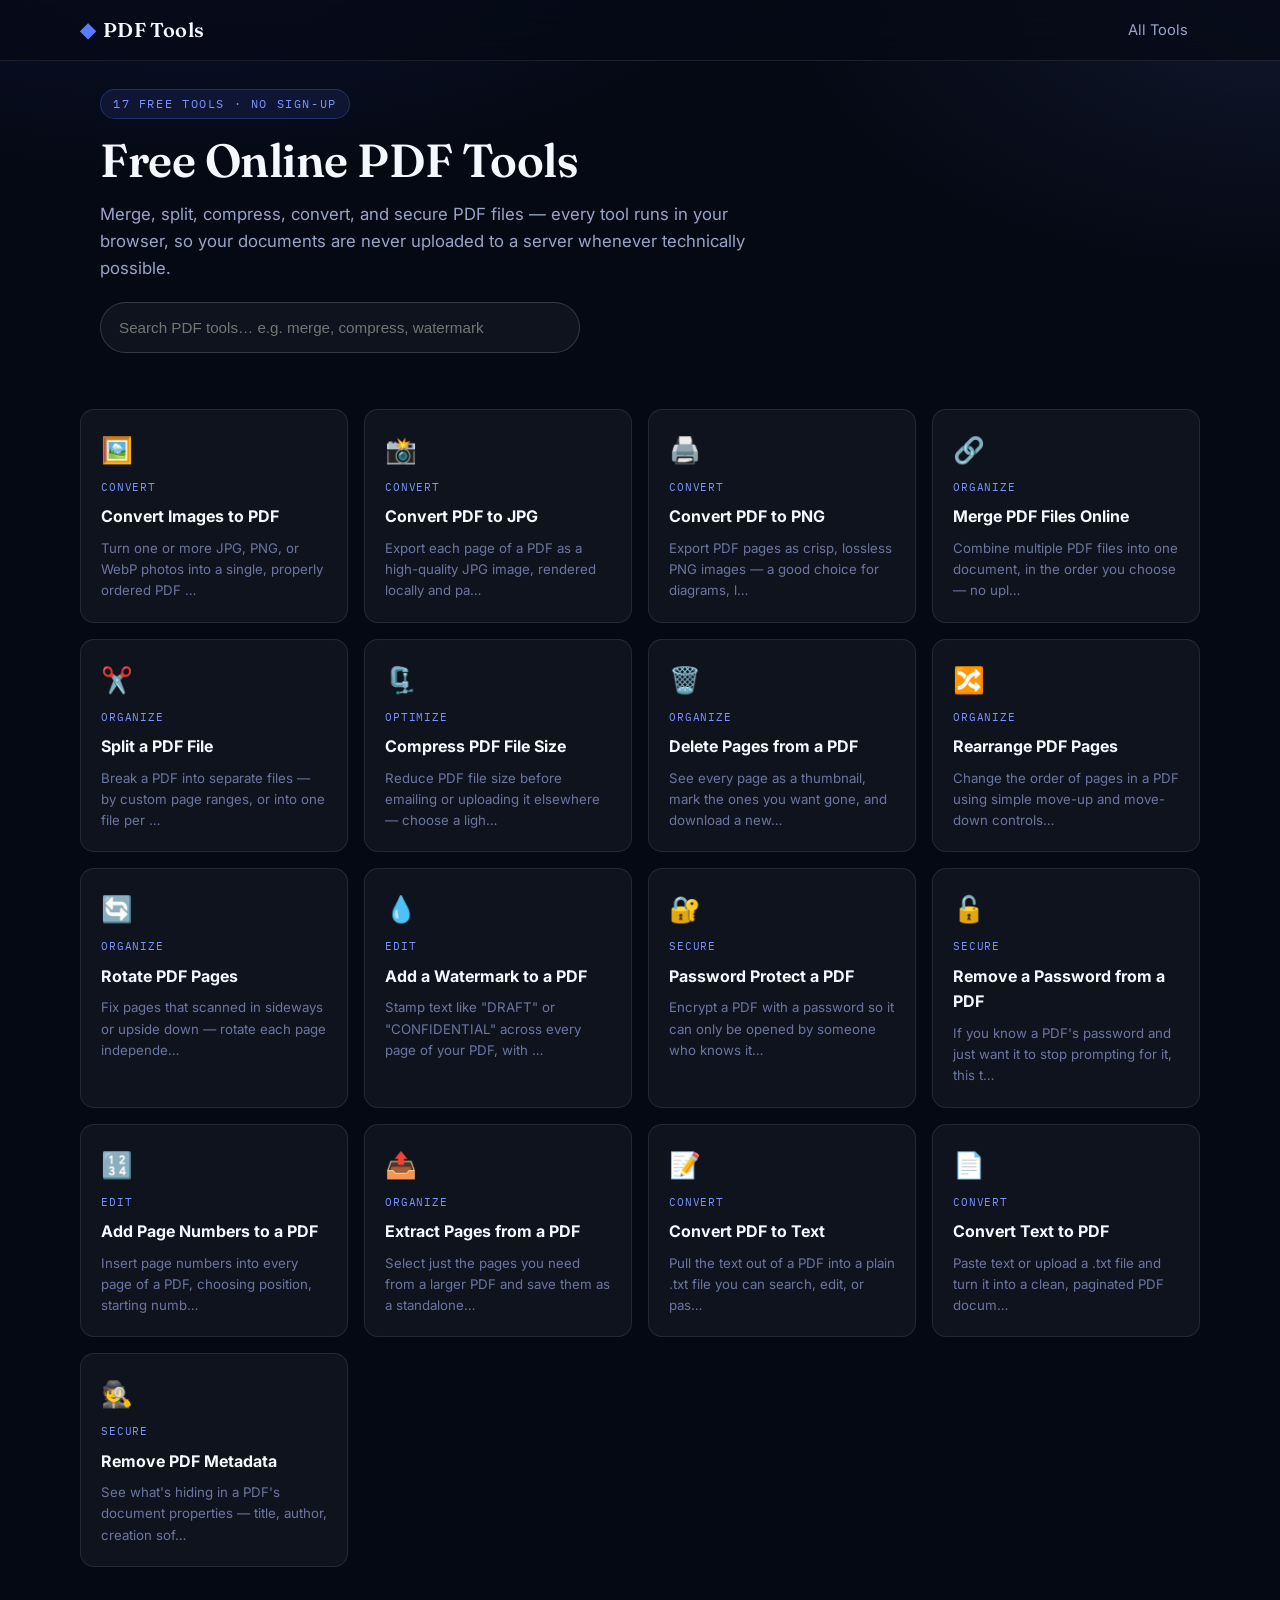
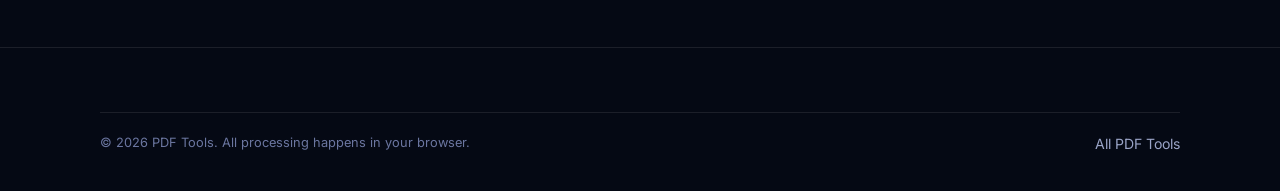
==== index.html @ 1492b9c9 "Add files via upload" ====
<!doctype html>
<html lang="en">
<head>
<meta charset="utf-8">
<meta name="viewport" content="width=device-width, initial-scale=1">
<title>Free Online PDF Tools — Merge, Split, Compress, Convert &amp; More</title>
<meta name="description" content="17 free PDF tools that run in your browser: merge, split, compress, convert to/from JPG and text, rotate, watermark, password protect, and more. No sign-up, no upload.">
<link rel="preconnect" href="https://fonts.googleapis.com">
<link rel="preconnect" href="https://fonts.gstatic.com" crossorigin>
<link href="https://fonts.googleapis.com/css2?family=Fraunces:wght@500;600&family=Inter:wght@400;500;600;700&family=IBM+Plex+Mono:wght@400;500&display=swap" rel="stylesheet">
<link rel="stylesheet" href="style.css">
<script type="application/ld+json">
{"@context":"https://schema.org","@type":"WebSite","name":"PDF Tools"}
</script>
</head>
<body class="pdft">
<a href="#app" class="pdft-skip">Skip to content</a>

<header class="pdft-header">
  <div class="pdft-container pdft-nav">
    <a href="#/" class="pdft-logo"><span class="dot">◆</span> PDF Tools</a>
    <nav aria-label="Primary">
      <ul class="pdft-nav-links" id="pdftNavLinks">
        <li><a href="#/">All Tools</a></li>
      </ul>
    </nav>
    <button class="pdft-nav-toggle" aria-label="Toggle menu" aria-expanded="false" aria-controls="pdftNavLinks">☰</button>
  </div>
</header>

<main id="app">
  <!-- Router-rendered content goes here (see script.js) -->
  <noscript>
    <section class="pdft-container" style="padding:60px 0;text-align:center;">
      <h1 class="pdft-h1">JavaScript required</h1>
      <p class="pdft-lede">This PDF tools app runs entirely in your browser and needs JavaScript enabled to work.</p>
    </section>
  </noscript>
</main>

<footer class="pdft-footer">
  <div class="pdft-container">
    <div class="pdft-footer-bottom">
      <span>© <span id="year"></span> PDF Tools. All processing happens in your browser.</span>
      <span><a href="#/">All PDF Tools</a></span>
    </div>
  </div>
</footer>

<script src="script.js"></script>
</body>
</html>
---- style.css ----
/* ==========================================================================
   PDF Tools — shared stylesheet
   Design language: deep navy / electric blue, glassmorphism, ledger aesthetic
   Fraunces (display serif) + Inter (body) + IBM Plex Mono (data/utility)
   ========================================================================== */

:root{
  --navy-950:#050914;
  --navy-900:#0a0f24;
  --navy-800:#0f1730;
  --navy-700:#141d3e;
  --navy-600:#1b2650;
  --line:rgba(255,255,255,.09);
  --line-strong:rgba(255,255,255,.16);
  --glass:rgba(255,255,255,.045);
  --glass-strong:rgba(255,255,255,.08);
  --ink-000:#f6f8ff;
  --ink-100:#dfe4f6;
  --ink-400:#9aa4c7;
  --ink-600:#6b76a0;
  --electric-300:#7c93ff;
  --electric-400:#5b7bff;
  --electric-500:#3d5aff;
  --electric-600:#2a41d9;
  --amber-400:#ffb454;
  --green-400:#5fd6a8;
  --red-400:#ff7a7a;
  --radius-sm:8px;
  --radius-md:14px;
  --radius-lg:20px;
  --shadow-lift:0 20px 60px -20px rgba(0,0,10,.6);
  --ff-display:"Fraunces",Georgia,serif;
  --ff-body:"Inter",-apple-system,BlinkMacSystemFont,"Segoe UI",sans-serif;
  --ff-mono:"IBM Plex Mono",ui-monospace,SFMono-Regular,Menlo,monospace;
}

*,*::before,*::after{box-sizing:border-box;}
html{scroll-behavior:smooth;}
body.pdft{
  margin:0;
  background:
    radial-gradient(1100px 600px at 15% -10%, rgba(61,90,255,.16), transparent 60%),
    radial-gradient(900px 500px at 100% 0%, rgba(124,147,255,.10), transparent 55%),
    var(--navy-950);
  color:var(--ink-100);
  font-family:var(--ff-body);
  line-height:1.6;
  -webkit-font-smoothing:antialiased;
}
img{max-width:100%;display:block;}
a{color:inherit;}
.pdft-container{max-width:1120px;margin:0 auto;padding:0 20px;}

/* focus visibility */
a:focus-visible,button:focus-visible,input:focus-visible,textarea:focus-visible,select:focus-visible,[tabindex]:focus-visible{
  outline:2px solid var(--electric-300);
  outline-offset:2px;
  border-radius:6px;
}
@media (prefers-reduced-motion:reduce){
  *{animation-duration:.001ms!important;animation-iteration-count:1!important;transition-duration:.001ms!important;scroll-behavior:auto!important;}
}

/* ---------- Header / Nav ---------- */
.pdft-header{
  position:sticky;top:0;z-index:40;
  background:rgba(6,10,22,.75);
  backdrop-filter:blur(14px);
  -webkit-backdrop-filter:blur(14px);
  border-bottom:1px solid var(--line);
}
.pdft-nav{display:flex;align-items:center;justify-content:space-between;padding:14px 0;gap:16px;}
.pdft-logo{
  font-family:var(--ff-display);
  font-weight:600;font-size:1.25rem;letter-spacing:.01em;
  color:var(--ink-000);text-decoration:none;display:flex;align-items:center;gap:8px;
}
.pdft-logo .dot{color:var(--electric-400);}
.pdft-nav-links{display:flex;gap:6px;list-style:none;margin:0;padding:0;align-items:center;flex-wrap:wrap;}
.pdft-nav-links a{
  font-size:.92rem;color:var(--ink-400);text-decoration:none;padding:8px 12px;border-radius:999px;transition:.15s ease;
}
.pdft-nav-links a:hover{color:var(--ink-000);background:var(--glass);}
.pdft-nav-links a.active{color:var(--electric-300);background:rgba(91,123,255,.12);}
.pdft-nav-toggle{display:none;background:none;border:1px solid var(--line);color:var(--ink-000);border-radius:8px;padding:8px 10px;}

@media (max-width:760px){
  .pdft-nav-links{
    position:absolute;top:100%;left:0;right:0;
    background:var(--navy-900);border-bottom:1px solid var(--line);
    flex-direction:column;align-items:stretch;padding:10px;
    display:none;
  }
  .pdft-nav-links.open{display:flex;}
  .pdft-nav-links a{padding:12px 14px;border-radius:10px;}
  .pdft-nav-toggle{display:inline-flex;}
}

/* ---------- Breadcrumbs ---------- */
.pdft-breadcrumbs{padding:14px 0 0;font-size:.85rem;color:var(--ink-600);}
.pdft-breadcrumbs ol{display:flex;flex-wrap:wrap;gap:6px;list-style:none;margin:0;padding:0;}
.pdft-breadcrumbs a{color:var(--ink-400);text-decoration:none;}
.pdft-breadcrumbs a:hover{color:var(--electric-300);}
.pdft-breadcrumbs li:not(:last-child)::after{content:"/";margin-left:6px;color:var(--ink-600);}
.pdft-breadcrumbs li[aria-current]{color:var(--ink-100);}

/* ---------- Hero ---------- */
.pdft-hero{padding:28px 0 8px;}
.pdft-eyebrow{
  display:inline-flex;align-items:center;gap:8px;
  font-family:var(--ff-mono);font-size:.72rem;letter-spacing:.14em;text-transform:uppercase;
  color:var(--electric-300);background:rgba(91,123,255,.1);border:1px solid rgba(91,123,255,.25);
  padding:5px 12px;border-radius:999px;margin-bottom:16px;
}
.pdft-h1{
  font-family:var(--ff-display);font-weight:600;
  font-size:clamp(1.9rem,4.4vw,2.9rem);line-height:1.12;letter-spacing:-.01em;
  color:var(--ink-000);margin:0 0 14px;
}
.pdft-lede{font-size:1.05rem;color:var(--ink-400);max-width:62ch;margin:0 0 6px;}

/* ---------- Glass panel / workspace ---------- */
.pdft-panel{
  background:var(--glass);
  border:1px solid var(--line);
  border-radius:var(--radius-lg);
  padding:24px;
  margin:24px 0;
  backdrop-filter:blur(10px);
  box-shadow:var(--shadow-lift);
}
.pdft-panel + .pdft-panel{margin-top:16px;}

.pdft-dropzone{
  border:1.5px dashed var(--line-strong);
  border-radius:var(--radius-md);
  padding:36px 20px;
  text-align:center;
  cursor:pointer;
  transition:.18s ease;
  background:rgba(255,255,255,.015);
}
.pdft-dropzone:hover,.pdft-dropzone.dragover{
  border-color:var(--electric-400);
  background:rgba(91,123,255,.07);
}
.pdft-dropzone .icon{font-size:2rem;margin-bottom:10px;}
.pdft-dropzone-title{font-weight:600;color:var(--ink-000);margin:0 0 4px;}
.pdft-dropzone-sub{font-size:.85rem;color:var(--ink-600);margin:0;}
.pdft-dropzone input[type=file]{display:none;}

.pdft-filelist{list-style:none;margin:16px 0 0;padding:0;display:flex;flex-direction:column;gap:8px;}
.pdft-fileitem{
  display:flex;align-items:center;gap:12px;
  background:var(--navy-800);border:1px solid var(--line);border-radius:var(--radius-sm);
  padding:10px 12px;font-size:.9rem;
}
.pdft-fileitem .name{flex:1;min-width:0;overflow:hidden;text-overflow:ellipsis;white-space:nowrap;color:var(--ink-100);}
.pdft-fileitem .size{font-family:var(--ff-mono);font-size:.78rem;color:var(--ink-600);flex-shrink:0;}
.pdft-fileitem .remove{background:none;border:none;color:var(--ink-600);cursor:pointer;font-size:1rem;padding:2px 6px;flex-shrink:0;}
.pdft-fileitem .remove:hover{color:var(--red-400);}

.pdft-toolbar{display:flex;flex-wrap:wrap;gap:10px;margin-top:16px;align-items:center;}

/* buttons */
.pdft-btn{
  font-family:var(--ff-body);font-weight:600;font-size:.92rem;
  border-radius:999px;padding:11px 22px;border:1px solid transparent;
  cursor:pointer;transition:.15s ease;display:inline-flex;align-items:center;gap:8px;
}
.pdft-btn-primary{background:linear-gradient(135deg,var(--electric-400),var(--electric-600));color:#fff;box-shadow:0 8px 24px -8px rgba(61,90,255,.6);}
.pdft-btn-primary:hover{filter:brightness(1.08);}
.pdft-btn-primary:disabled{opacity:.45;cursor:not-allowed;filter:none;box-shadow:none;}
.pdft-btn-ghost{background:var(--glass);color:var(--ink-100);border-color:var(--line-strong);}
.pdft-btn-ghost:hover{background:var(--glass-strong);}
.pdft-btn-sm{padding:7px 14px;font-size:.82rem;}
.pdft-btn-danger{background:rgba(255,122,122,.12);color:var(--red-400);border-color:rgba(255,122,122,.3);}

/* options grid */
.pdft-options{display:grid;grid-template-columns:repeat(auto-fit,minmax(180px,1fr));gap:14px;margin-top:18px;}
.pdft-field label{display:block;font-size:.8rem;color:var(--ink-400);margin-bottom:6px;font-weight:600;}
.pdft-field select,.pdft-field input[type=text],.pdft-field input[type=number],.pdft-field input[type=password],.pdft-field textarea{
  width:100%;background:var(--navy-800);border:1px solid var(--line-strong);color:var(--ink-000);
  border-radius:var(--radius-sm);padding:10px 12px;font-family:var(--ff-body);font-size:.92rem;
}
.pdft-field textarea{resize:vertical;min-height:120px;font-family:var(--ff-mono);}
.pdft-field input[type=range]{width:100%;}
.pdft-field .hint{font-size:.76rem;color:var(--ink-600);margin-top:4px;}
.pdft-check{display:flex;align-items:center;gap:8px;font-size:.88rem;color:var(--ink-100);}

/* progress */
.pdft-progress{margin-top:16px;display:none;}
.pdft-progress.active{display:block;}
.pdft-progress-track{height:8px;border-radius:999px;background:var(--navy-800);overflow:hidden;border:1px solid var(--line);}
.pdft-progress-fill{height:100%;background:linear-gradient(90deg,var(--electric-400),var(--electric-300));width:0%;transition:width .2s ease;}
.pdft-progress-label{font-family:var(--ff-mono);font-size:.78rem;color:var(--ink-400);margin-top:6px;}

/* messages */
.pdft-msg{border-radius:var(--radius-sm);padding:12px 14px;font-size:.88rem;margin-top:14px;display:none;border:1px solid transparent;}
.pdft-msg.show{display:block;}
.pdft-msg.error{background:rgba(255,122,122,.1);color:var(--red-400);border-color:rgba(255,122,122,.28);}
.pdft-msg.success{background:rgba(95,214,168,.1);color:var(--green-400);border-color:rgba(95,214,168,.28);}
.pdft-msg.info{background:rgba(91,123,255,.1);color:var(--electric-300);border-color:rgba(91,123,255,.28);}

/* result */
.pdft-result{display:none;margin-top:18px;padding:18px;border-radius:var(--radius-md);background:rgba(95,214,168,.06);border:1px solid rgba(95,214,168,.22);}
.pdft-result.show{display:flex;flex-wrap:wrap;align-items:center;justify-content:space-between;gap:14px;}
.pdft-result .info{font-size:.9rem;color:var(--ink-100);}
.pdft-result .info strong{color:var(--ink-000);}

/* page thumbnails (page-manager) */
.pdft-pagegrid{display:grid;grid-template-columns:repeat(auto-fill,minmax(120px,1fr));gap:14px;margin-top:18px;}
.pdft-pagecard{background:var(--navy-800);border:1px solid var(--line);border-radius:var(--radius-sm);padding:8px;text-align:center;position:relative;}
.pdft-pagecard.marked{opacity:.35;}
.pdft-pagecard canvas{width:100%;height:auto;border-radius:4px;border:1px solid var(--line);background:#fff;transition:transform .2s ease;}
.pdft-pagecard .num{font-family:var(--ff-mono);font-size:.72rem;color:var(--ink-600);margin-top:6px;}
.pdft-pagecard .ctrls{display:flex;justify-content:center;gap:4px;margin-top:6px;flex-wrap:wrap;}
.pdft-pagecard .ctrls button{
  background:var(--glass);border:1px solid var(--line-strong);color:var(--ink-100);
  border-radius:6px;font-size:.72rem;padding:4px 7px;cursor:pointer;
}
.pdft-pagecard .ctrls button:hover{background:var(--glass-strong);}
.pdft-pagecard input[type=checkbox]{position:absolute;top:8px;left:8px;width:18px;height:18px;}

/* section headers */
.pdft-section{padding:44px 0;border-top:1px solid var(--line);}
.pdft-section:first-of-type{border-top:none;}
.pdft-h2{font-family:var(--ff-display);font-size:clamp(1.4rem,2.6vw,1.9rem);color:var(--ink-000);margin:0 0 16px;font-weight:600;}
.pdft-h3{font-family:var(--ff-body);font-size:1.05rem;color:var(--ink-000);margin:0 0 8px;font-weight:700;}
.pdft-body{color:var(--ink-400);font-size:.98rem;}

/* feature grid */
.pdft-grid3{display:grid;grid-template-columns:repeat(auto-fit,minmax(220px,1fr));gap:16px;}
.pdft-card{background:var(--glass);border:1px solid var(--line);border-radius:var(--radius-md);padding:20px;}
.pdft-card .glyph{font-size:1.5rem;margin-bottom:10px;}
.pdft-card h3{font-size:1rem;margin:0 0 6px;color:var(--ink-000);}
.pdft-card p{font-size:.88rem;color:var(--ink-400);margin:0;}

/* steps (real sequence, numbered legitimately) */
.pdft-steps{counter-reset:step;list-style:none;margin:0;padding:0;display:grid;gap:14px;}
.pdft-steps li{
  display:flex;gap:14px;align-items:flex-start;background:var(--glass);border:1px solid var(--line);
  border-radius:var(--radius-md);padding:16px 18px;
}
.pdft-steps li::before{
  counter-increment:step;content:counter(step);
  font-family:var(--ff-mono);font-weight:700;color:var(--electric-300);
  background:rgba(91,123,255,.12);border:1px solid rgba(91,123,255,.3);
  width:30px;height:30px;border-radius:50%;display:flex;align-items:center;justify-content:center;flex-shrink:0;font-size:.85rem;
}
.pdft-steps strong{color:var(--ink-000);}

/* FAQ accordion */
.pdft-faq{border-top:1px solid var(--line);}
.pdft-faq-item{border-bottom:1px solid var(--line);}
.pdft-faq-item summary{
  cursor:pointer;list-style:none;padding:16px 4px;display:flex;justify-content:space-between;gap:12px;
  font-weight:600;color:var(--ink-000);font-size:.98rem;
}
.pdft-faq-item summary::-webkit-details-marker{display:none;}
.pdft-faq-item summary::after{content:"+";color:var(--electric-300);font-size:1.2rem;flex-shrink:0;}
.pdft-faq-item[open] summary::after{content:"−";}
.pdft-faq-item p{margin:0 0 16px;color:var(--ink-400);font-size:.92rem;}

/* related tools */
.pdft-related{display:grid;grid-template-columns:repeat(auto-fit,minmax(200px,1fr));gap:12px;}
.pdft-related a{
  display:block;background:var(--glass);border:1px solid var(--line);border-radius:var(--radius-sm);
  padding:14px 16px;text-decoration:none;color:var(--ink-100);font-size:.9rem;font-weight:600;transition:.15s;
}
.pdft-related a:hover{border-color:var(--electric-400);color:var(--electric-300);}

/* privacy badge */
.pdft-privacy{
  display:flex;gap:14px;align-items:flex-start;background:rgba(95,214,168,.06);
  border:1px solid rgba(95,214,168,.22);border-radius:var(--radius-md);padding:18px;margin-top:20px;
}
.pdft-privacy .glyph{font-size:1.4rem;}
.pdft-privacy p{margin:0;color:var(--ink-100);font-size:.9rem;}
.pdft-privacy strong{color:var(--green-400);}

/* meta table */
.pdft-metatable{width:100%;border-collapse:collapse;font-size:.88rem;margin-top:8px;}
.pdft-metatable td{padding:8px 10px;border-bottom:1px solid var(--line);color:var(--ink-400);}
.pdft-metatable td:first-child{color:var(--ink-600);font-family:var(--ff-mono);font-size:.78rem;width:40%;}

/* hub page */
.pdft-search{
  display:flex;gap:10px;align-items:center;background:var(--glass);border:1px solid var(--line-strong);
  border-radius:999px;padding:8px 8px 8px 18px;max-width:480px;margin:20px 0 0;
}
.pdft-search input{flex:1;background:none;border:none;color:var(--ink-000);font-size:.95rem;padding:8px 0;}
.pdft-search input:focus-visible{outline:none;}
.pdft-search .go{background:var(--electric-500);color:#fff;border:none;border-radius:999px;padding:9px 16px;font-size:.85rem;font-weight:600;}
.pdft-toolsgrid{display:grid;grid-template-columns:repeat(auto-fill,minmax(230px,1fr));gap:16px;margin-top:28px;}
.pdft-toolcard{
  background:var(--glass);border:1px solid var(--line);border-radius:var(--radius-md);
  padding:20px;text-decoration:none;color:var(--ink-100);transition:.18s;display:flex;flex-direction:column;gap:8px;
}
.pdft-toolcard:hover{border-color:var(--electric-400);transform:translateY(-2px);box-shadow:var(--shadow-lift);}
.pdft-toolcard .glyph{font-size:1.6rem;}
.pdft-toolcard h3{margin:0;font-size:1rem;color:var(--ink-000);}
.pdft-toolcard p{margin:0;font-size:.83rem;color:var(--ink-600);}
.pdft-toolcard .cat{
  font-family:var(--ff-mono);font-size:.68rem;letter-spacing:.08em;text-transform:uppercase;color:var(--electric-300);
}
.pdft-toolcard[hidden]{display:none;}

.pdft-popular{display:flex;gap:10px;flex-wrap:wrap;margin-top:16px;}
.pdft-popular a{
  font-size:.82rem;padding:8px 14px;border-radius:999px;background:var(--glass);border:1px solid var(--line-strong);
  color:var(--ink-100);text-decoration:none;
}
.pdft-popular a:hover{border-color:var(--electric-400);color:var(--electric-300);}

/* footer */
.pdft-footer{border-top:1px solid var(--line);padding:36px 0;margin-top:40px;}
.pdft-footer-grid{display:grid;grid-template-columns:repeat(auto-fit,minmax(160px,1fr));gap:24px;}
.pdft-footer h4{font-size:.8rem;text-transform:uppercase;letter-spacing:.08em;color:var(--ink-600);margin:0 0 12px;}
.pdft-footer ul{list-style:none;margin:0;padding:0;display:flex;flex-direction:column;gap:8px;}
.pdft-footer a{color:var(--ink-400);text-decoration:none;font-size:.88rem;}
.pdft-footer a:hover{color:var(--electric-300);}
.pdft-footer-bottom{margin-top:28px;padding-top:20px;border-top:1px solid var(--line);font-size:.8rem;color:var(--ink-600);display:flex;justify-content:space-between;flex-wrap:wrap;gap:10px;}

/* visually hidden */
.pdft-vh{position:absolute;width:1px;height:1px;overflow:hidden;clip:rect(0,0,0,0);white-space:nowrap;}

/* skip link */
.pdft-skip{position:absolute;left:-999px;top:auto;background:var(--electric-500);color:#fff;padding:10px 16px;border-radius:8px;z-index:100;}
.pdft-skip:focus{left:16px;top:16px;}

@media (max-width:600px){
  .pdft-panel{padding:18px;border-radius:var(--radius-md);}
  .pdft-dropzone{padding:26px 14px;}
  .pdft-toolbar{gap:8px;}
  .pdft-btn{padding:10px 18px;font-size:.88rem;}
}

/* ---------- SPA-specific additions ---------- */
.pdft-back{
  display:inline-flex;align-items:center;gap:6px;color:var(--ink-400);text-decoration:none;
  font-size:.85rem;margin-bottom:16px;
}
.pdft-back:hover{color:var(--electric-300);}
#app{min-height:60vh;}
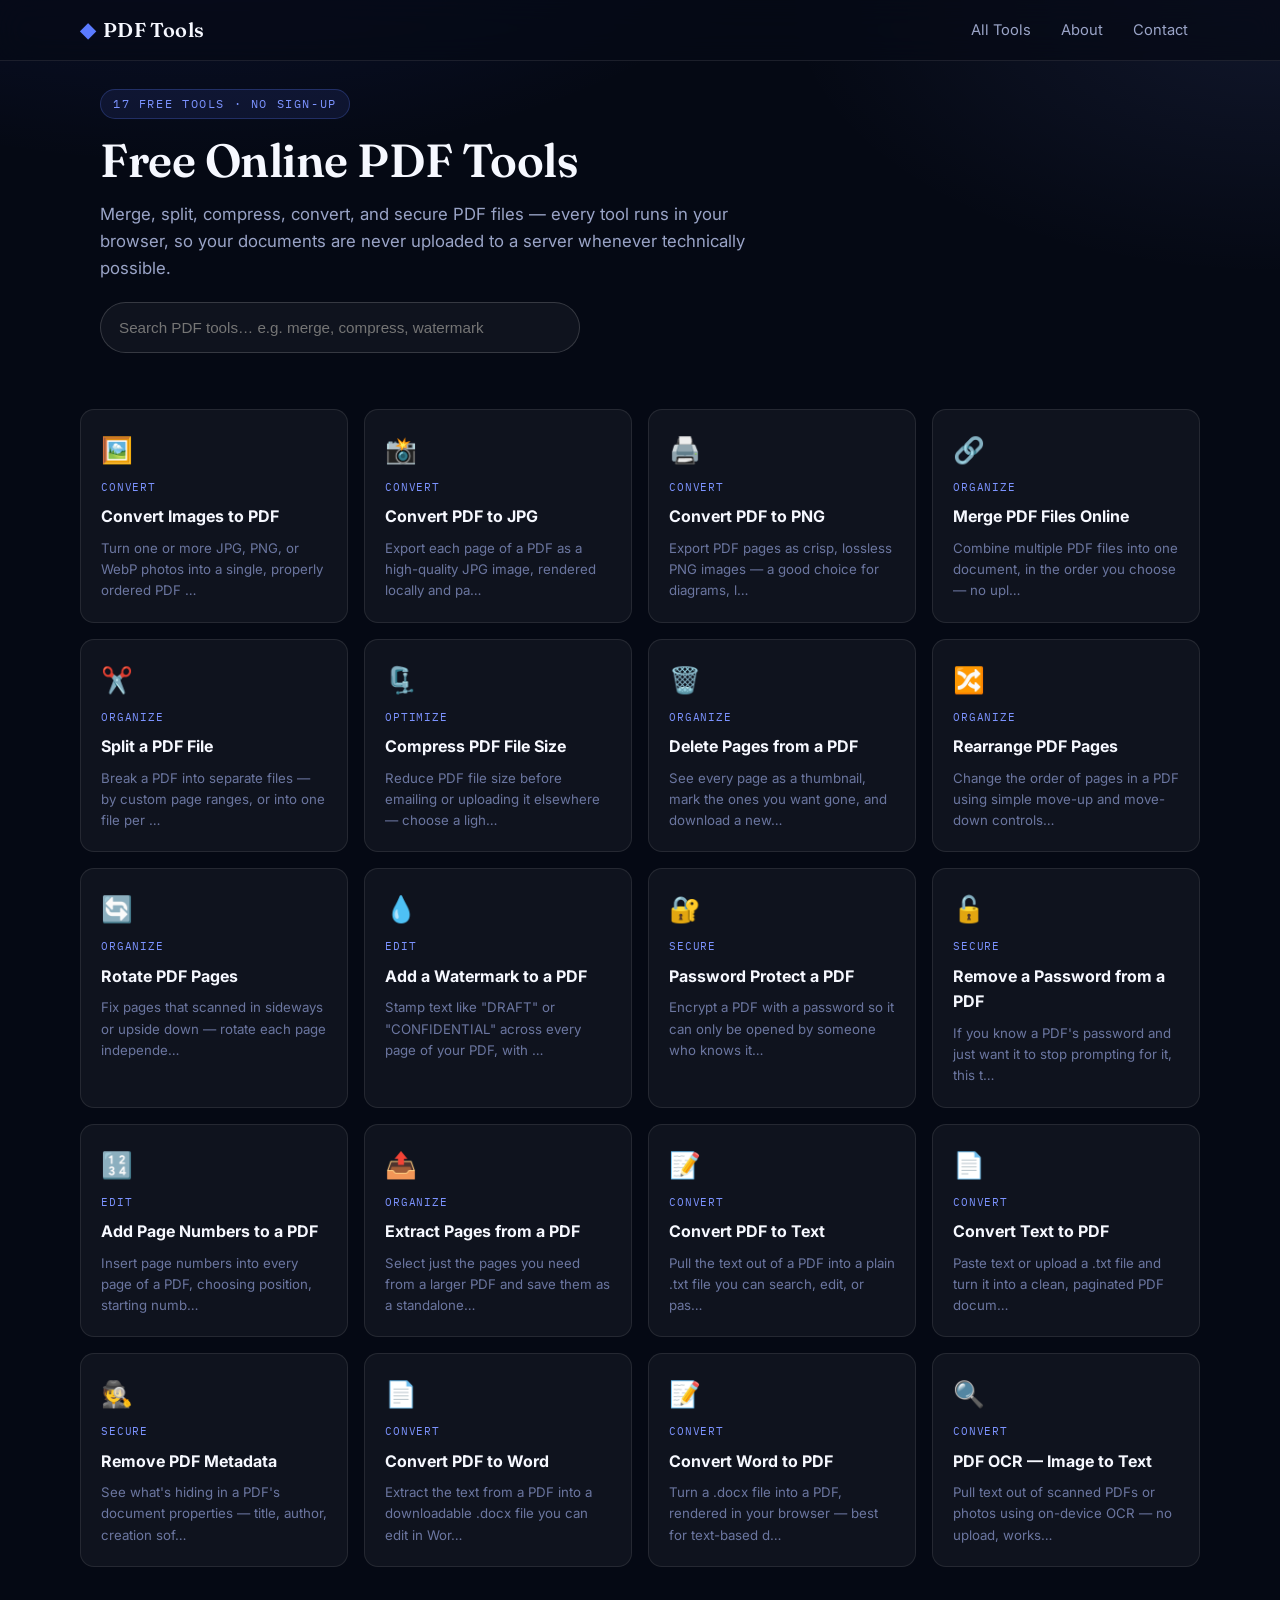
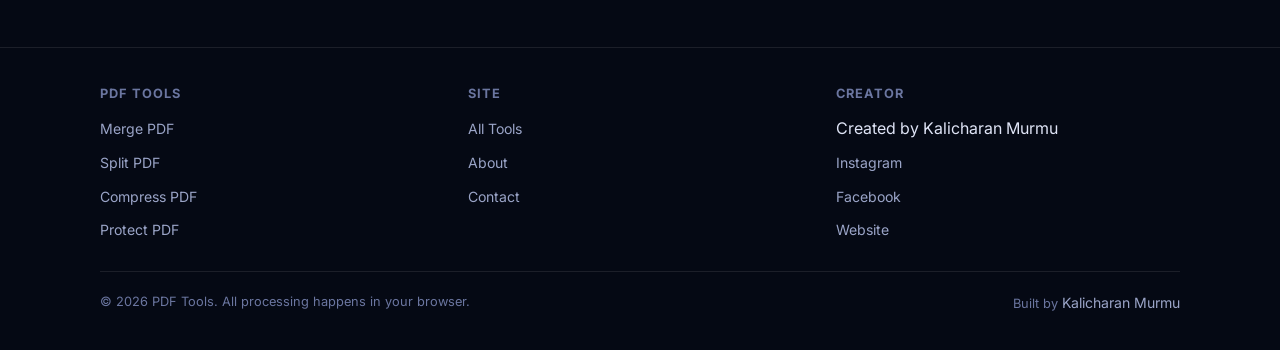
==== commit 772a3aff: "Add files via upload" ====
--- a/index.html
+++ b/index.html
@@ -22,6 +22,8 @@
     <nav aria-label="Primary">
       <ul class="pdft-nav-links" id="pdftNavLinks">
         <li><a href="#/">All Tools</a></li>
+        <li><a href="#/about">About</a></li>
+        <li><a href="#/contact">Contact</a></li>
       </ul>
     </nav>
     <button class="pdft-nav-toggle" aria-label="Toggle menu" aria-expanded="false" aria-controls="pdftNavLinks">☰</button>
@@ -40,9 +42,37 @@
 
 <footer class="pdft-footer">
   <div class="pdft-container">
+    <div class="pdft-footer-grid">
+      <div>
+        <h4>PDF Tools</h4>
+        <ul>
+          <li><a href="#/merge-pdf">Merge PDF</a></li>
+          <li><a href="#/split-pdf">Split PDF</a></li>
+          <li><a href="#/compress-pdf">Compress PDF</a></li>
+          <li><a href="#/protect-pdf">Protect PDF</a></li>
+        </ul>
+      </div>
+      <div>
+        <h4>Site</h4>
+        <ul>
+          <li><a href="#/">All Tools</a></li>
+          <li><a href="#/about">About</a></li>
+          <li><a href="#/contact">Contact</a></li>
+        </ul>
+      </div>
+      <div>
+        <h4>Creator</h4>
+        <ul>
+          <li>Created by Kalicharan Murmu</li>
+          <li><a href="https://www.instagram.com/kcm_0_7" target="_blank" rel="noopener noreferrer">Instagram</a></li>
+          <li><a href="https://www.facebook.com/share/1HnbKXyqSZ/" target="_blank" rel="noopener noreferrer">Facebook</a></li>
+          <li><a href="https://kcm2112007.github.io/KalicharanMurmu-/" target="_blank" rel="noopener noreferrer">Website</a></li>
+        </ul>
+      </div>
+    </div>
     <div class="pdft-footer-bottom">
       <span>© <span id="year"></span> PDF Tools. All processing happens in your browser.</span>
-      <span><a href="#/">All PDF Tools</a></span>
+      <span>Built by <a href="https://kcm2112007.github.io/KalicharanMurmu-/" target="_blank" rel="noopener noreferrer">Kalicharan Murmu</a></span>
     </div>
   </div>
 </footer>
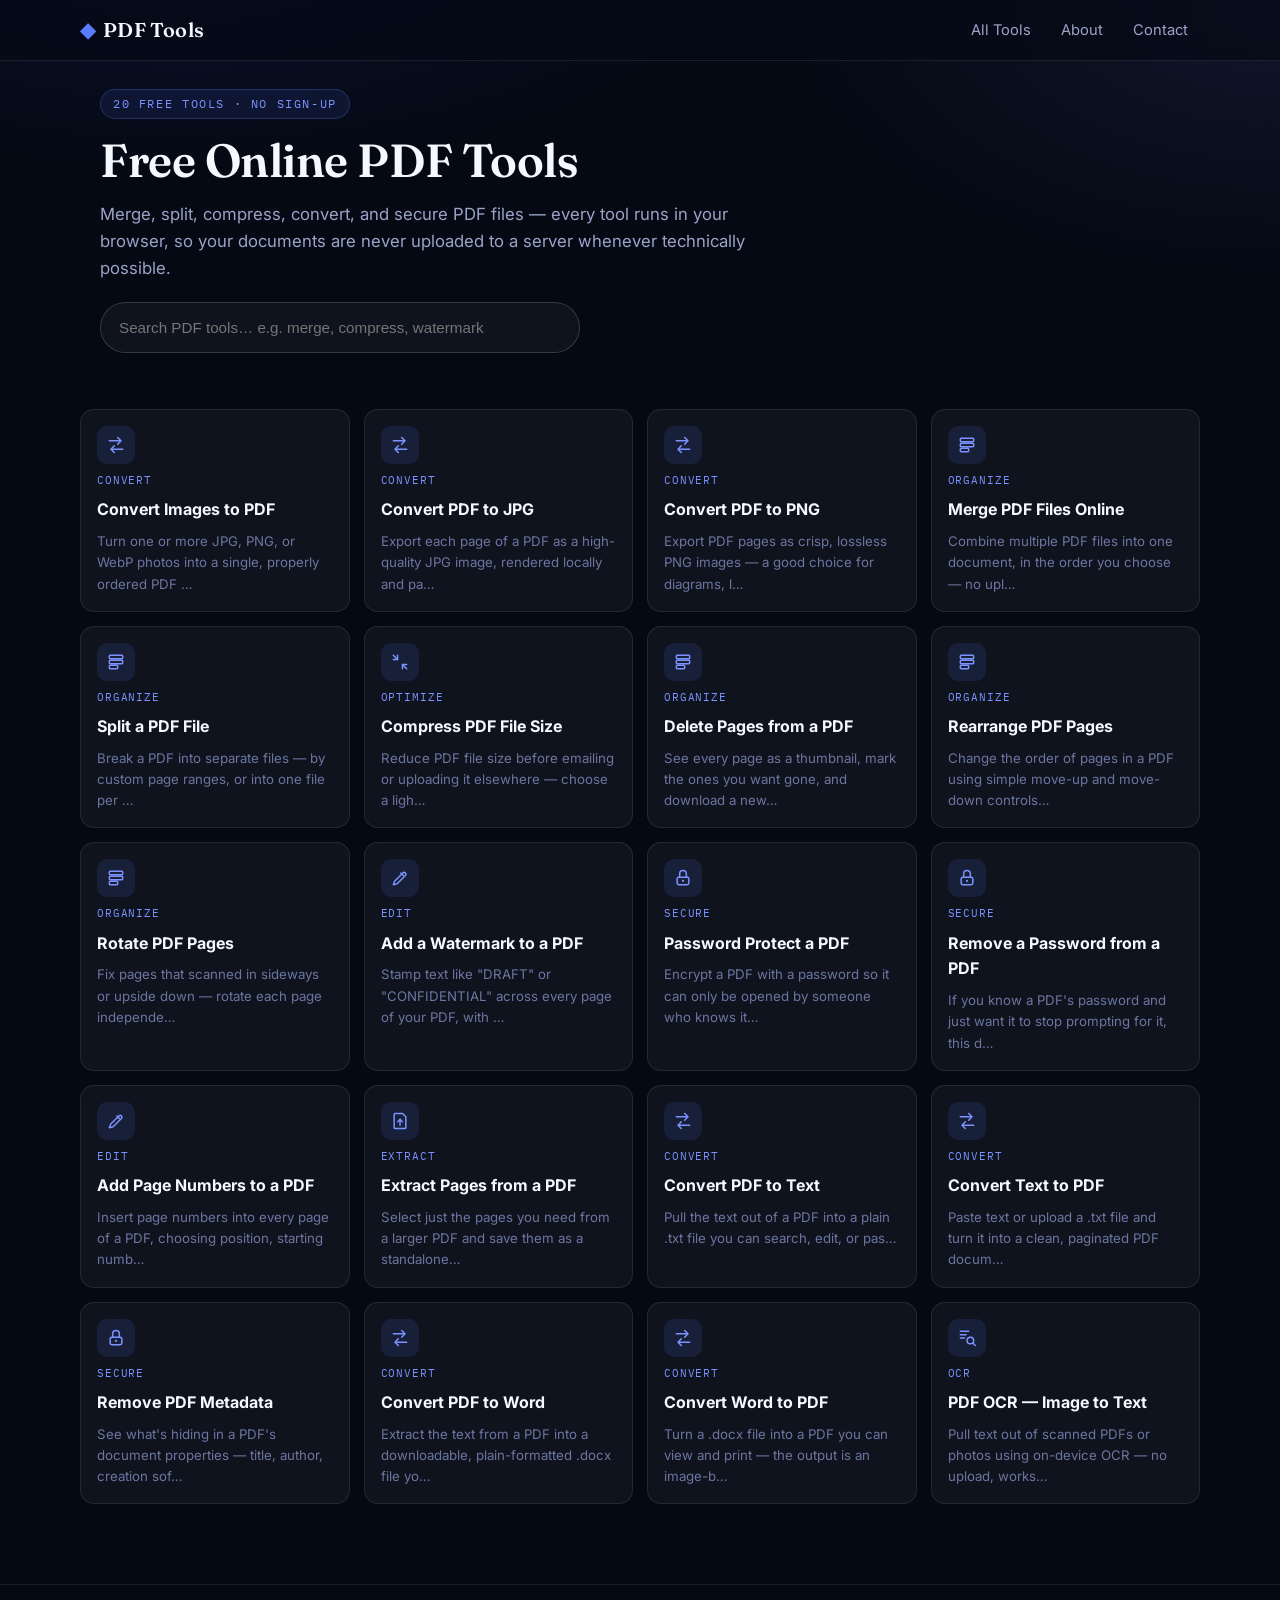
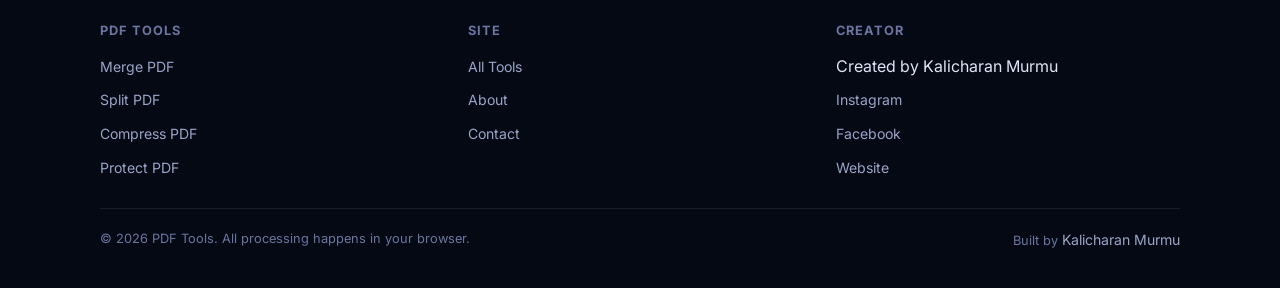
==== commit 990a1220: "Add files via upload" ====
--- a/index.html
+++ b/index.html
@@ -26,7 +26,7 @@
         <li><a href="#/contact">Contact</a></li>
       </ul>
     </nav>
-    <button class="pdft-nav-toggle" aria-label="Toggle menu" aria-expanded="false" aria-controls="pdftNavLinks">☰</button>
+    <button class="pdft-nav-toggle" aria-label="Toggle menu" aria-expanded="false" aria-controls="pdftNavLinks"><svg viewBox="0 0 24 24" fill="none" stroke="currentColor" stroke-width="2" stroke-linecap="round" aria-hidden="true" style="width:20px;height:20px;"><path d="M3 6h18M3 12h18M3 18h18"/></svg></button>
   </div>
 </header>
 
--- a/style.css
+++ b/style.css
@@ -144,7 +144,8 @@
   border-color:var(--electric-400);
   background:rgba(91,123,255,.07);
 }
-.pdft-dropzone .icon{font-size:2rem;margin-bottom:10px;}
+.pdft-dropzone .icon{margin-bottom:10px;display:flex;justify-content:center;color:var(--electric-300);}
+.pdft-dropzone .icon svg{width:40px;height:40px;}
 .pdft-dropzone-title{font-weight:600;color:var(--ink-000);margin:0 0 4px;}
 .pdft-dropzone-sub{font-size:.85rem;color:var(--ink-600);margin:0;}
 .pdft-dropzone input[type=file]{display:none;}
@@ -292,19 +293,31 @@
 .pdft-search input{flex:1;background:none;border:none;color:var(--ink-000);font-size:.95rem;padding:8px 0;}
 .pdft-search input:focus-visible{outline:none;}
 .pdft-search .go{background:var(--electric-500);color:#fff;border:none;border-radius:999px;padding:9px 16px;font-size:.85rem;font-weight:600;}
-.pdft-toolsgrid{display:grid;grid-template-columns:repeat(auto-fill,minmax(230px,1fr));gap:16px;margin-top:28px;}
+.pdft-toolsgrid{display:grid;grid-template-columns:repeat(2,1fr);gap:14px;margin-top:28px;}
 .pdft-toolcard{
   background:var(--glass);border:1px solid var(--line);border-radius:var(--radius-md);
-  padding:20px;text-decoration:none;color:var(--ink-100);transition:.18s;display:flex;flex-direction:column;gap:8px;
+  padding:16px;text-decoration:none;color:var(--ink-100);transition:.18s;display:flex;flex-direction:column;gap:8px;
+  min-height:172px;
 }
 .pdft-toolcard:hover{border-color:var(--electric-400);transform:translateY(-2px);box-shadow:var(--shadow-lift);}
-.pdft-toolcard .glyph{font-size:1.6rem;}
+.pdft-toolcard .glyph{
+  width:38px;height:38px;display:flex;align-items:center;justify-content:center;
+  border-radius:10px;background:rgba(91,123,255,.12);color:var(--electric-300);flex-shrink:0;
+}
+.pdft-toolcard .glyph svg{width:20px;height:20px;}
 .pdft-toolcard h3{margin:0;font-size:1rem;color:var(--ink-000);}
 .pdft-toolcard p{margin:0;font-size:.83rem;color:var(--ink-600);}
 .pdft-toolcard .cat{
   font-family:var(--ff-mono);font-size:.68rem;letter-spacing:.08em;text-transform:uppercase;color:var(--electric-300);
 }
 .pdft-toolcard[hidden]{display:none;}
+.pdft-toolcard-disabled{opacity:.55;}
+.pdft-toolcard-disabled:hover{border-color:var(--line);transform:none;box-shadow:none;}
+.pdft-badge-unavailable{
+  font-family:var(--ff-mono);font-size:.62rem;letter-spacing:.06em;text-transform:uppercase;
+  background:rgba(255,122,122,.14);color:var(--red-400);border:1px solid rgba(255,122,122,.3);
+  padding:2px 7px;border-radius:999px;margin-left:6px;
+}
 
 .pdft-popular{display:flex;gap:10px;flex-wrap:wrap;margin-top:16px;}
 .pdft-popular a{
@@ -334,6 +347,20 @@
   .pdft-dropzone{padding:26px 14px;}
   .pdft-toolbar{gap:8px;}
   .pdft-btn{padding:10px 18px;font-size:.88rem;}
+  .pdft-toolsgrid{grid-template-columns:repeat(2,1fr);gap:10px;}
+  .pdft-toolcard{padding:14px;min-height:158px;}
+  .pdft-toolcard h3{font-size:.9rem;}
+  .pdft-toolcard p{font-size:.78rem;}
+}
+
+/* Tablet: 2–3 columns depending on width */
+@media (min-width:601px) and (max-width:1023px){
+  .pdft-toolsgrid{grid-template-columns:repeat(3,1fr);}
+}
+
+/* Desktop and up: 4 columns */
+@media (min-width:1024px){
+  .pdft-toolsgrid{grid-template-columns:repeat(4,1fr);}
 }
 
 /* ---------- SPA-specific additions ---------- */
